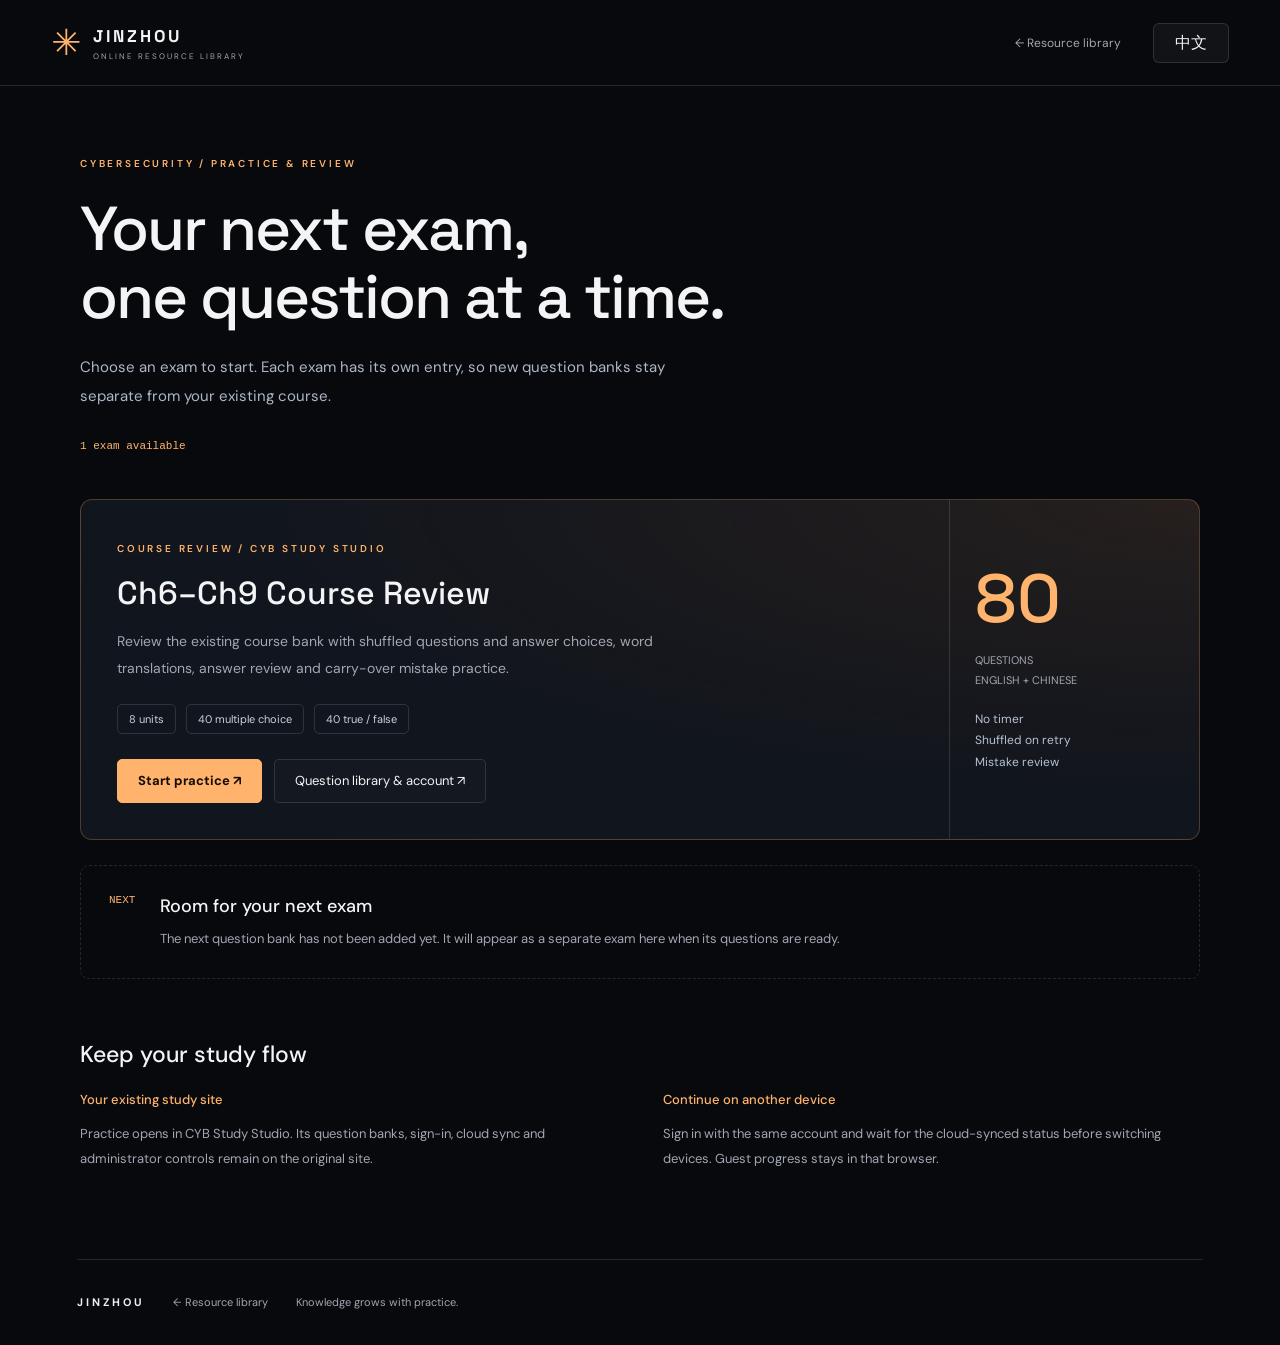
==== cybersecurity/index.html @ 842f5b69 "Add bilingual cybersecurity exam center linking existing CYB Study Studio" ====
<!doctype html><html lang="en"><head><meta charset="utf-8"><meta name="viewport" content="width=device-width,initial-scale=1"><meta name="theme-color" content="#07090d"><title>Cybersecurity Exam Center · Jinzhou</title><link rel="icon" href="../favicon.svg"><link rel="stylesheet" href="../library.css?v=exams1"><link rel="stylesheet" href="exams.css?v=1"><script defer src="exams.js?v=1"></script></head><body>
<header class="site-header"><a class="brand" href="../#cybersecurity"><span class="brand-star" aria-hidden="true">✳</span><span><b data-i18n="brand">JINZHOU</b><small data-i18n="brandSub">ONLINE RESOURCE LIBRARY</small></span></a><a class="back-library" href="../#cybersecurity" data-i18n="back">← Resource library</a><button id="language" class="language-toggle" type="button">中文</button></header>
<main class="shell exam-main"><section class="exam-intro"><p class="eyebrow" data-i18n="eyebrow">CYBERSECURITY / PRACTICE & REVIEW</p><h1 data-i18n="title">Your next exam,<br>one question at a time.</h1><p data-i18n="intro">Choose an exam to start. Each exam has its own entry, so new question banks stay separate from your existing course.</p><span class="exam-count" id="exam-count" aria-live="polite"></span></section>
<div id="exam-list" class="exam-list"></div><p id="load-error" role="alert" hidden></p>
<section class="next-exam"><span class="section-number" data-i18n="nextLabel">NEXT</span><div><h2 data-i18n="nextTitle">Room for your next exam</h2><p data-i18n="nextText">The next question bank has not been added yet. It will appear as a separate exam here when its questions are ready.</p></div></section>
<section class="how-it-works"><h2 data-i18n="howTitle">Keep your study flow</h2><div class="info-grid"><article><b data-i18n="syncTitle">Your existing study site</b><p data-i18n="syncText">Practice opens in CYB Study Studio. Its question banks, sign-in, cloud sync and administrator controls remain on the original site.</p></article><article><b data-i18n="progressTitle">Continue on another device</b><p data-i18n="progressText">Sign in with the same account and wait for the cloud-synced status before switching devices. Guest progress stays in that browser.</p></article></div></section>
</main><footer class="shell"><b data-i18n="brand">JINZHOU</b><a href="../#cybersecurity" data-i18n="back">← Resource library</a><span data-i18n="footer">Knowledge grows with practice.</span></footer></body></html>
---- library.css ----
@import url('https://fonts.googleapis.com/css2?family=DM+Sans:wght@400;500;600;700&family=Space+Grotesk:wght@400;500;600;700&display=swap');
:root{color-scheme:dark;--bg:#07090d;--panel:#101319;--line:#ffffff20;--muted:#a0a7b2;--accent:#ffb36c;font-family:'DM Sans',system-ui,'Microsoft YaHei',sans-serif;color:#f4f4f6;background:var(--bg);scroll-behavior:smooth;scroll-padding-top:100px}*{box-sizing:border-box}body{margin:0}button,input{font:inherit}button,a,input{ -webkit-tap-highlight-color:transparent}button,a{touch-action:manipulation}button{cursor:pointer}a{color:inherit;text-decoration:none}button{color:inherit;background:none;border:1px solid var(--line)}button:hover,a.secondary:hover{border-color:var(--accent);color:var(--accent)}button:disabled{opacity:.35;cursor:default}:focus-visible{outline:2px solid var(--accent);outline-offset:5px}[hidden]{display:none!important}.shell{width:min(1280px,88%);margin-inline:auto}.site-header{height:86px;position:fixed;inset:0 0 auto;z-index:20;display:flex;align-items:center;gap:32px;padding:0 4%;background:#080a0de8;backdrop-filter:blur(18px);border-bottom:1px solid var(--line)}.brand{display:flex;align-items:center;gap:12px}.brand-star{font-size:36px;color:var(--accent)}.brand b{font-family:'Space Grotesk',sans-serif;font-size:17px;letter-spacing:3px}.brand small{display:block;font-size:8px;letter-spacing:2px;color:var(--muted);margin-top:4px}.site-header nav{display:flex;gap:27px;margin-left:auto;font-size:13px}.site-header nav a:hover{color:var(--accent)}.language-toggle{flex-shrink:0;border-radius:6px;min-width:76px;min-height:40px;padding:8px 15px;background:#ffffff0b}.hero{position:relative;min-height:760px;height:94svh;max-height:1100px;isolation:isolate;display:flex;align-items:center;overflow:hidden}.blackhole-scene{position:absolute;inset:0;z-index:-3;background:#000}.blackhole-scene img,.blackhole-scene canvas{position:absolute;width:100%;height:100%;object-fit:cover}.blackhole-scene canvas{opacity:0}.blackhole-scene canvas.ready{opacity:1}.hero:after{content:'';position:absolute;inset:0;z-index:-1;background:linear-gradient(90deg,#020408e8 0%,#020408a0 38%,#02040800 76%),linear-gradient(0deg,#07090d,transparent 28%)}.hero-inner{margin:110px 6% 60px;max-width:760px}.eyebrow{font-size:10px;font-weight:600;letter-spacing:2.8px;color:var(--accent);line-height:1.8}.hero h1{font-family:'Space Grotesk',system-ui,sans-serif;font-size:clamp(42px,5.7vw,82px);font-weight:500;line-height:1.06;letter-spacing:-3.5px;white-space:pre-line;margin:28px 0}.hero-description{color:#ccd0d8;max-width:460px;line-height:1.8;font-size:17px;margin-bottom:35px}.primary,.secondary{display:inline-flex;justify-content:center;align-items:center;min-height:44px;padding:12px 20px;border-radius:5px;font-size:13px}.primary{background:var(--accent);color:#160c05;border:1px solid var(--accent);font-weight:700}.primary:hover{background:#ffd4ab;color:#000}.secondary{border:1px solid var(--line);background:#ffffff04}.hero-bottom{position:absolute;bottom:32px;inset-inline:6%;display:flex;align-items:center;justify-content:space-between;font-size:9px;letter-spacing:2px;color:#b8bac1}.hero-bottom button{padding:8px 12px;border-radius:4px;font-size:11px;letter-spacing:0}.library{padding-block:85px 40px}.library-heading{display:flex;align-items:end;justify-content:space-between;gap:30px;margin-bottom:32px}.library-heading h2{font-family:'Space Grotesk',sans-serif;font-weight:500;font-size:36px;letter-spacing:-1px;margin:10px 0 0}.library-heading>p{font-size:13px;line-height:1.7;color:var(--muted);max-width:270px}.search-form{display:flex;align-items:center;gap:18px;background:#12161e;border:1px solid #ffffff2b;border-radius:8px;padding:12px 20px;box-shadow:0 15px 50px #0005}.search-form>span{font-size:30px;color:var(--accent)}input[type=search]{width:100%;min-width:0;border:0;outline:none;background:transparent;color:#fff;padding:12px 0;font-size:16px}input::placeholder{color:#818b9b}.search-form button{border:0;font-size:12px;color:var(--muted);padding:10px}.category-filters{display:flex;flex-wrap:wrap;gap:9px;margin-top:22px}.category-filters button{padding:9px 15px;border-radius:30px;font-size:12px}.category-filters button[aria-pressed=true]{background:#ffb36c1c;border-color:#ffb36c80;color:var(--accent)}.search-status{color:var(--muted);font-size:12px;margin:24px 0 10px}.resource-section{padding-top:30px;scroll-margin-top:100px}.section-heading{display:flex;align-items:baseline;gap:15px;border-bottom:1px solid var(--line);padding-bottom:16px;margin-bottom:20px}.section-heading h3{font-family:'Space Grotesk',sans-serif;font-size:24px;font-weight:500;margin:0}.section-number{font:11px monospace;color:var(--accent)}.section-count{margin-left:auto;font:11px monospace;color:var(--muted)}.resource-grid{display:grid;grid-template-columns:repeat(2,minmax(0,1fr));gap:18px}.resource-card{position:relative;background:linear-gradient(135deg,#151a23,#0e1117);border:1px solid var(--line);border-radius:8px;padding:28px;overflow:hidden}.resource-card:before{content:'';position:absolute;top:0;left:0;width:65px;height:2px;background:var(--accent)}.resource-card h4{font-family:'Space Grotesk',sans-serif;font-size:22px;font-weight:500;line-height:1.3;margin:12px 0}.resource-card p{font-size:14px;line-height:1.8;color:#b3bbc8}.card-kicker{font:10px monospace;letter-spacing:1.5px;color:var(--accent)}.tags{display:flex;gap:6px;flex-wrap:wrap;margin:20px 0}.tag{font-size:10px;color:#9eaabd;border:1px solid #ffffff15;padding:4px 8px;border-radius:3px}.card-actions{display:flex;flex-wrap:wrap;gap:9px;margin-top:24px}.match-links{display:flex;gap:8px;flex-wrap:wrap;margin:12px 0}.match-links button{font-size:11px;padding:7px;border-radius:4px}.empty-category{padding:20px 24px;border:1px dashed #ffffff20;border-radius:7px;display:flex;align-items:center;gap:20px;color:var(--muted);font-size:13px}.empty-category span{font-size:25px;color:#676d79}.empty-category p{margin:0;line-height:1.7}.empty-search{text-align:center;border:1px dashed var(--line);padding:45px;margin-top:30px}.empty-search>span{font-size:50px;color:var(--accent)}.empty-search p{color:var(--muted)}.music-room{margin-top:35px;border:1px solid var(--line);border-radius:8px}.music-room summary{padding:24px;cursor:pointer;font-size:14px}.music-body{padding:0 24px 24px;font-size:13px;color:var(--muted)}.music-body>label{display:inline-block;background:#ffffff10;border-radius:5px;padding:10px 18px;color:#fff;cursor:pointer}#local-music{position:absolute;width:1px;height:1px;clip-path:inset(50%)}.audio-player{display:flex;align-items:center;flex-wrap:wrap;gap:10px;margin-block:20px}.audio-player button{padding:8px 12px;border-radius:4px}.audio-player input{accent-color:var(--accent)}#audio-seek{flex:1;min-width:100px}#audio-volume{width:80px}#audio-list button{border:0;padding:8px;color:#c4ccd8}#audio-list button[aria-current=true]{color:var(--accent)}footer{display:flex;gap:28px;align-items:center;border-top:1px solid var(--line);margin-top:75px!important;padding-block:35px;color:var(--muted);font-size:11px}footer>div{margin-right:auto}footer b{letter-spacing:3px;color:#eee}footer p{line-height:1.6}dialog{color:#eef1f6;background:#0c1016;border:1px solid #ffffff30;border-radius:12px;padding:0;width:min(1180px,94vw);max-width:94vw;max-height:92svh}dialog::backdrop{background:#000c;backdrop-filter:blur(10px)}.reader-toolbar{position:sticky;top:0;z-index:2;display:flex;align-items:center;justify-content:space-between;gap:20px;padding:22px 30px;background:#10151ff5;border-bottom:1px solid var(--line);backdrop-filter:blur(15px)}.reader-toolbar h2{font:500 21px 'Space Grotesk',sans-serif;margin:5px 0}.reader-toolbar .eyebrow{font-size:8px;margin:0}.reader-actions{display:flex;align-items:center;gap:10px;flex-shrink:0}.close-button{font-size:27px;border:0;min-width:40px;min-height:40px}.reader-body{padding:12px 30px 35px;font-size:14px;line-height:1.8}.reader-note{color:var(--accent);font-size:12px}.document-search{border-block:1px solid var(--line);padding:18px 0;margin:25px 0 15px}.document-search label{font-size:12px;color:var(--muted)}.document-search>div{display:flex;gap:20px}.document-search input{background:#ffffff06;padding:10px;margin-top:6px;border-radius:5px}.lab-table{width:100%;border-collapse:collapse;table-layout:fixed}.lab-table th{text-align:left;color:var(--accent);font-weight:500}.lab-table th:first-child{width:90px}.lab-table th,.lab-table td{padding:17px 15px;border-bottom:1px solid var(--line);vertical-align:top}.lab-table td:first-child{font-family:monospace;color:var(--accent)}.lab-table td:last-child{white-space:pre-wrap;overflow-wrap:anywhere}.lab-table tbody tr:nth-child(odd){background:#ffffff03}#document-count{color:var(--muted);font-size:12px}#art-reader{padding:25px}#art-image{width:100%;max-height:70vh;object-fit:contain}.art-controls{display:flex;justify-content:end;gap:10px}.sr-only,.skip:not(:focus){position:absolute;width:1px;height:1px;overflow:hidden;clip-path:inset(50%)}.skip:focus{position:fixed;top:10px;left:10px;z-index:50;background:#fff;color:#000;padding:15px}body:has(dialog[open]){overflow:hidden}
@media(min-width:1500px){.hero-inner{margin-left:max(6%,calc((100vw - 1280px)/2))}}@media(max-width:1000px){.site-header nav{gap:15px}.brand small{display:none}.site-header{gap:20px}.reader-toolbar{align-items:start;flex-direction:column}.reader-actions{width:100%}.reader-actions .language-toggle{margin-left:auto}}@media(max-width:700px){:root{scroll-padding-top:82px}.site-header{height:74px;padding-inline:6%;justify-content:space-between}.site-header nav{display:none}.brand b{font-size:14px}.brand-star{font-size:28px}.hero{min-height:660px;height:88svh;max-height:850px}.hero h1{font-size:45px;letter-spacing:-2px;line-height:1.1}.hero-inner{margin-top:100px}.hero-description{font-size:15px;max-width:310px}.hero:after{background:linear-gradient(90deg,#020408c9,#02040848),linear-gradient(0deg,#07090d,transparent 65%)}.blackhole-scene img,.blackhole-scene canvas{object-position:60% center}.hero-bottom{font-size:7px;letter-spacing:1px}.library{padding-top:50px}.library-heading{display:block}.library-heading h2{font-size:29px}.library-heading>p{max-width:none}.search-form{padding:8px 12px;gap:10px}.search-form input{font-size:14px}.category-filters{gap:7px}.category-filters button{padding:8px 12px;font-size:11px}.resource-grid{grid-template-columns:1fr}.resource-card{padding:23px}.section-heading h3{font-size:21px}.empty-category{padding:18px}.reader-toolbar{padding:15px;gap:12px}.reader-toolbar h2{font-size:17px}.reader-actions{gap:6px}.reader-actions .secondary{font-size:11px;padding:8px 10px}.reader-actions .language-toggle{min-width:65px;padding:8px}.reader-body{padding:10px 15px 25px;font-size:13px}.lab-table th:first-child{width:50px}.lab-table th,.lab-table td{padding:12px 7px}.document-search>div{gap:7px}.document-search input{font-size:12px}.music-body{padding-inline:18px}.audio-player{gap:8px}footer{flex-wrap:wrap;gap:20px}footer>div{width:100%;margin:0}.eyebrow{font-size:8px;letter-spacing:2px}}@media(prefers-reduced-motion:reduce){:root{scroll-behavior:auto}}.is-still{scroll-behavior:auto}

button,.secondary,.primary{white-space:nowrap}.document-search button{flex-shrink:0}

.floating-play{position:fixed;right:30px;bottom:28px;z-index:25;display:flex;align-items:center;gap:12px;min-height:56px;padding:14px 22px;border:1px solid #ffd6a7a0;border-radius:40px;background:linear-gradient(135deg,#ffbd77,#e77a30);color:#211107;font-weight:700;box-shadow:0 8px 35px #0009,0 0 25px #ff9e3a30;transition:box-shadow .2s,transform .2s}.floating-play:hover{color:#110800;border-color:#fff0dc;box-shadow:0 8px 35px #0009,0 0 32px #ff9e3a70;transform:translateY(-2px)}.floating-play.is-playing{background:linear-gradient(135deg,#1d222d,#0b0e15);color:#ffc18b;border-color:#ffae6870}.floating-play:disabled{opacity:.45}#floating-play-icon{font-size:19px;width:22px;text-align:center}#floating-play-label{font-size:13px}@media(max-width:767px),(hover:none) and (pointer:coarse){.floating-play{display:none}}@media(prefers-reduced-motion:reduce){.floating-play{transition:none}}
---- cybersecurity/exams.css ----
.exam-main{padding-top:145px;max-width:1120px}.back-library{margin-left:auto;font-size:12px;color:var(--muted)}.exam-intro{position:relative;max-width:780px;margin-bottom:45px}.exam-intro h1{font:500 clamp(36px,5vw,62px)/1.1 'Space Grotesk',system-ui,sans-serif;letter-spacing:-2px;white-space:pre-line;margin:22px 0}.exam-intro>p:not(.eyebrow){max-width:600px;color:#adb7c6;font-size:15px;line-height:1.9}.exam-count{display:inline-block;margin-top:15px;color:var(--accent);font:11px monospace}.exam-list{display:grid;gap:22px}.exam-card{border:1px solid #ffb36c40;border-radius:12px;overflow:hidden;display:grid;grid-template-columns:1fr 250px;background:radial-gradient(ellipse at 100% 0%,#a05c2225,transparent 60%),#11151d}.exam-content{padding:36px}.exam-content h2{font:500 32px 'Space Grotesk',sans-serif;margin:15px 0}.exam-content>p{color:var(--muted);font-size:14px;line-height:1.9;max-width:580px}.exam-stats{display:flex;flex-wrap:wrap;gap:10px;margin:22px 0}.exam-stats span{border:1px solid var(--line);border-radius:5px;padding:7px 11px;font-size:11px;color:#c9d2e0}.exam-actions{display:flex;gap:12px;flex-wrap:wrap;margin-top:25px}.exam-aside{padding:35px 25px;border-left:1px solid var(--line);display:flex;justify-content:center;flex-direction:column;gap:18px}.exam-aside strong{color:var(--accent);font:500 68px 'Space Grotesk',sans-serif;line-height:1}.exam-aside small{color:var(--muted);font-size:11px;line-height:1.8}.exam-aside p{margin:0;color:#b5c0d1;font-size:12px;line-height:1.8}.next-exam{display:flex;align-items:start;gap:25px;border:1px dashed var(--line);border-radius:9px;padding:28px;margin-top:25px}.next-exam h2{font-size:18px;font-weight:500;margin:0 0 9px}.next-exam p{font-size:13px;color:var(--muted);line-height:1.8;margin:0}.how-it-works{margin-top:60px}.how-it-works h2{font-size:23px;font-weight:500}.info-grid{display:grid;grid-template-columns:1fr 1fr;gap:45px}.info-grid b{font-size:13px;font-weight:500;color:var(--accent)}.info-grid p{font-size:13px;line-height:1.9;color:var(--muted)}@media(max-width:700px){.exam-main{padding-top:110px}.back-library{display:none}.exam-intro h1{letter-spacing:-1px}.exam-card{grid-template-columns:1fr}.exam-content{padding:24px}.exam-content h2{font-size:27px}.exam-aside{border-left:0;border-top:1px solid var(--line);padding:22px 24px;flex-direction:row;align-items:center;justify-content:start}.exam-aside strong{font-size:44px}.exam-aside small{max-width:90px}.exam-aside p{margin-left:auto;max-width:140px;font-size:11px}.info-grid{grid-template-columns:1fr;gap:15px}.next-exam{gap:15px;padding:22px}.next-exam .section-number{font-size:9px}}
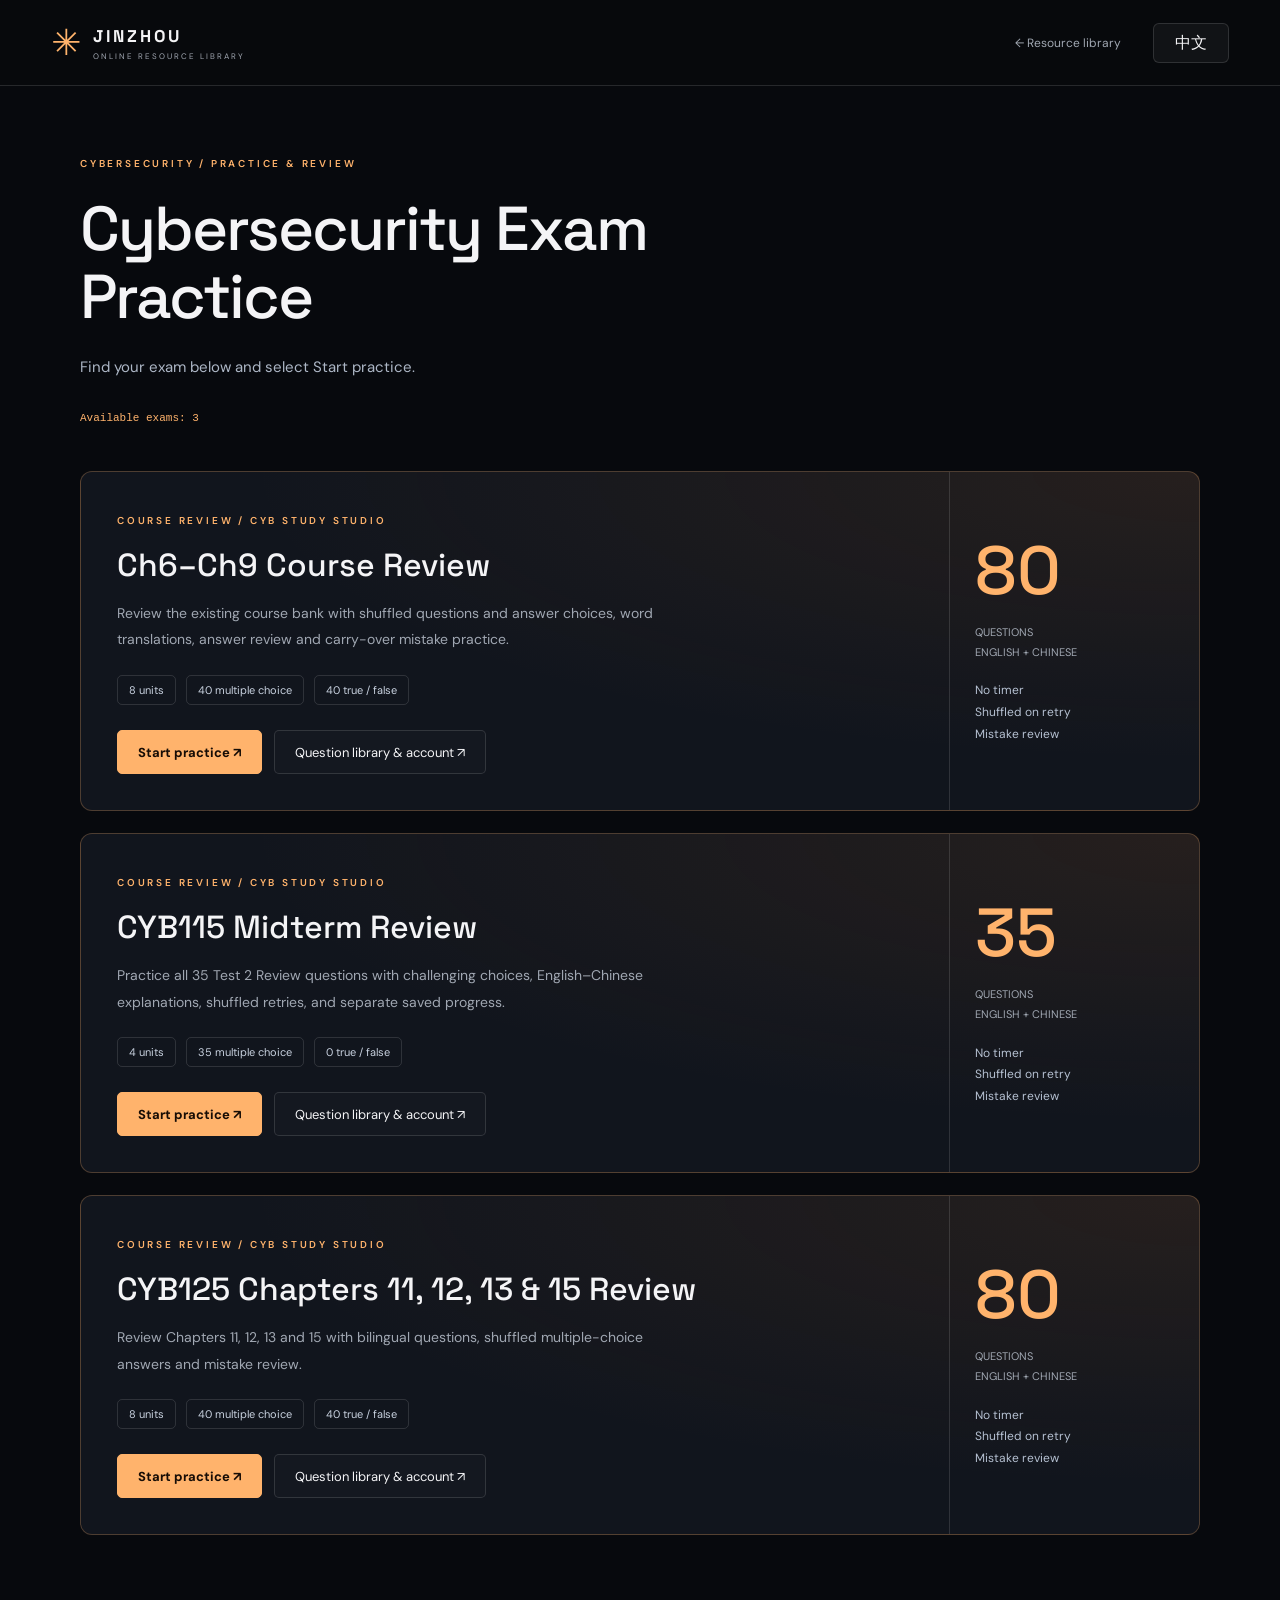
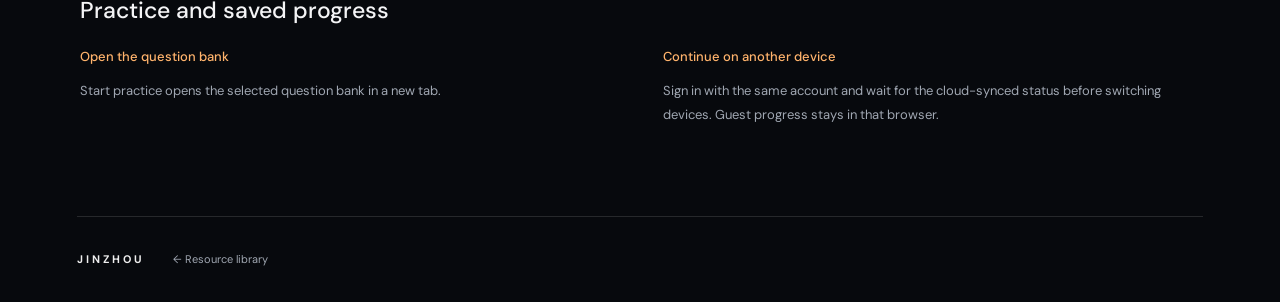
==== commit 9dc25924: "Remove decorative copy from exam center" ====
--- a/cybersecurity/index.html
+++ b/cybersecurity/index.html
@@ -1,7 +1,6 @@
-<!doctype html><html lang="en"><head><meta charset="utf-8"><meta name="viewport" content="width=device-width,initial-scale=1"><meta name="theme-color" content="#07090d"><title>Cybersecurity Exam Center · Jinzhou</title><link rel="icon" href="../favicon.svg"><link rel="stylesheet" href="../library.css?v=exams1"><link rel="stylesheet" href="exams.css?v=1"><script defer src="exams.js?v=1"></script></head><body>
+<!doctype html><html lang="en"><head><meta charset="utf-8"><meta name="viewport" content="width=device-width,initial-scale=1"><meta name="theme-color" content="#07090d"><title>Cybersecurity Exam Center · Jinzhou</title><link rel="icon" href="../favicon.svg"><link rel="stylesheet" href="../library.css?v=exams1"><link rel="stylesheet" href="exams.css?v=1"><script defer src="exams.js?v=2"></script></head><body>
 <header class="site-header"><a class="brand" href="../#cybersecurity"><span class="brand-star" aria-hidden="true">✳</span><span><b data-i18n="brand">JINZHOU</b><small data-i18n="brandSub">ONLINE RESOURCE LIBRARY</small></span></a><a class="back-library" href="../#cybersecurity" data-i18n="back">← Resource library</a><button id="language" class="language-toggle" type="button">中文</button></header>
-<main class="shell exam-main"><section class="exam-intro"><p class="eyebrow" data-i18n="eyebrow">CYBERSECURITY / PRACTICE & REVIEW</p><h1 data-i18n="title">Your next exam,<br>one question at a time.</h1><p data-i18n="intro">Choose an exam to start. Each exam has its own entry, so new question banks stay separate from your existing course.</p><span class="exam-count" id="exam-count" aria-live="polite"></span></section>
+<main class="shell exam-main"><section class="exam-intro"><p class="eyebrow" data-i18n="eyebrow">CYBERSECURITY / PRACTICE & REVIEW</p><h1 data-i18n="title">Cybersecurity Exam Practice</h1><p data-i18n="intro">Find your exam below and select Start practice.</p><span class="exam-count" id="exam-count" aria-live="polite"></span></section>
 <div id="exam-list" class="exam-list"></div><p id="load-error" role="alert" hidden></p>
-<section class="next-exam"><span class="section-number" data-i18n="nextLabel">NEXT</span><div><h2 data-i18n="nextTitle">Room for your next exam</h2><p data-i18n="nextText">The next question bank has not been added yet. It will appear as a separate exam here when its questions are ready.</p></div></section>
-<section class="how-it-works"><h2 data-i18n="howTitle">Keep your study flow</h2><div class="info-grid"><article><b data-i18n="syncTitle">Your existing study site</b><p data-i18n="syncText">Practice opens in CYB Study Studio. Its question banks, sign-in, cloud sync and administrator controls remain on the original site.</p></article><article><b data-i18n="progressTitle">Continue on another device</b><p data-i18n="progressText">Sign in with the same account and wait for the cloud-synced status before switching devices. Guest progress stays in that browser.</p></article></div></section>
-</main><footer class="shell"><b data-i18n="brand">JINZHOU</b><a href="../#cybersecurity" data-i18n="back">← Resource library</a><span data-i18n="footer">Knowledge grows with practice.</span></footer></body></html>
+<section class="how-it-works"><h2 data-i18n="howTitle">Practice and saved progress</h2><div class="info-grid"><article><b data-i18n="syncTitle">Open the question bank</b><p data-i18n="syncText">Start practice opens the selected question bank in a new tab.</p></article><article><b data-i18n="progressTitle">Continue on another device</b><p data-i18n="progressText">Sign in with the same account and wait for the cloud-synced status before switching devices. Guest progress stays in that browser.</p></article></div></section>
+</main><footer class="shell"><b data-i18n="brand">JINZHOU</b><a href="../#cybersecurity" data-i18n="back">← Resource library</a></footer></body></html>
--- a/library.css
+++ b/library.css
@@ -2,6 +2,33 @@
 :root{color-scheme:dark;--bg:#07090d;--panel:#101319;--line:#ffffff20;--muted:#a0a7b2;--accent:#ffb36c;font-family:'DM Sans',system-ui,'Microsoft YaHei',sans-serif;color:#f4f4f6;background:var(--bg);scroll-behavior:smooth;scroll-padding-top:100px}*{box-sizing:border-box}body{margin:0}button,input{font:inherit}button,a,input{ -webkit-tap-highlight-color:transparent}button,a{touch-action:manipulation}button{cursor:pointer}a{color:inherit;text-decoration:none}button{color:inherit;background:none;border:1px solid var(--line)}button:hover,a.secondary:hover{border-color:var(--accent);color:var(--accent)}button:disabled{opacity:.35;cursor:default}:focus-visible{outline:2px solid var(--accent);outline-offset:5px}[hidden]{display:none!important}.shell{width:min(1280px,88%);margin-inline:auto}.site-header{height:86px;position:fixed;inset:0 0 auto;z-index:20;display:flex;align-items:center;gap:32px;padding:0 4%;background:#080a0de8;backdrop-filter:blur(18px);border-bottom:1px solid var(--line)}.brand{display:flex;align-items:center;gap:12px}.brand-star{font-size:36px;color:var(--accent)}.brand b{font-family:'Space Grotesk',sans-serif;font-size:17px;letter-spacing:3px}.brand small{display:block;font-size:8px;letter-spacing:2px;color:var(--muted);margin-top:4px}.site-header nav{display:flex;gap:27px;margin-left:auto;font-size:13px}.site-header nav a:hover{color:var(--accent)}.language-toggle{flex-shrink:0;border-radius:6px;min-width:76px;min-height:40px;padding:8px 15px;background:#ffffff0b}.hero{position:relative;min-height:760px;height:94svh;max-height:1100px;isolation:isolate;display:flex;align-items:center;overflow:hidden}.blackhole-scene{position:absolute;inset:0;z-index:-3;background:#000}.blackhole-scene img,.blackhole-scene canvas{position:absolute;width:100%;height:100%;object-fit:cover}.blackhole-scene canvas{opacity:0}.blackhole-scene canvas.ready{opacity:1}.hero:after{content:'';position:absolute;inset:0;z-index:-1;background:linear-gradient(90deg,#020408e8 0%,#020408a0 38%,#02040800 76%),linear-gradient(0deg,#07090d,transparent 28%)}.hero-inner{margin:110px 6% 60px;max-width:760px}.eyebrow{font-size:10px;font-weight:600;letter-spacing:2.8px;color:var(--accent);line-height:1.8}.hero h1{font-family:'Space Grotesk',system-ui,sans-serif;font-size:clamp(42px,5.7vw,82px);font-weight:500;line-height:1.06;letter-spacing:-3.5px;white-space:pre-line;margin:28px 0}.hero-description{color:#ccd0d8;max-width:460px;line-height:1.8;font-size:17px;margin-bottom:35px}.primary,.secondary{display:inline-flex;justify-content:center;align-items:center;min-height:44px;padding:12px 20px;border-radius:5px;font-size:13px}.primary{background:var(--accent);color:#160c05;border:1px solid var(--accent);font-weight:700}.primary:hover{background:#ffd4ab;color:#000}.secondary{border:1px solid var(--line);background:#ffffff04}.hero-bottom{position:absolute;bottom:32px;inset-inline:6%;display:flex;align-items:center;justify-content:space-between;font-size:9px;letter-spacing:2px;color:#b8bac1}.hero-bottom button{padding:8px 12px;border-radius:4px;font-size:11px;letter-spacing:0}.library{padding-block:85px 40px}.library-heading{display:flex;align-items:end;justify-content:space-between;gap:30px;margin-bottom:32px}.library-heading h2{font-family:'Space Grotesk',sans-serif;font-weight:500;font-size:36px;letter-spacing:-1px;margin:10px 0 0}.library-heading>p{font-size:13px;line-height:1.7;color:var(--muted);max-width:270px}.search-form{display:flex;align-items:center;gap:18px;background:#12161e;border:1px solid #ffffff2b;border-radius:8px;padding:12px 20px;box-shadow:0 15px 50px #0005}.search-form>span{font-size:30px;color:var(--accent)}input[type=search]{width:100%;min-width:0;border:0;outline:none;background:transparent;color:#fff;padding:12px 0;font-size:16px}input::placeholder{color:#818b9b}.search-form button{border:0;font-size:12px;color:var(--muted);padding:10px}.category-filters{display:flex;flex-wrap:wrap;gap:9px;margin-top:22px}.category-filters button{padding:9px 15px;border-radius:30px;font-size:12px}.category-filters button[aria-pressed=true]{background:#ffb36c1c;border-color:#ffb36c80;color:var(--accent)}.search-status{color:var(--muted);font-size:12px;margin:24px 0 10px}.resource-section{padding-top:30px;scroll-margin-top:100px}.section-heading{display:flex;align-items:baseline;gap:15px;border-bottom:1px solid var(--line);padding-bottom:16px;margin-bottom:20px}.section-heading h3{font-family:'Space Grotesk',sans-serif;font-size:24px;font-weight:500;margin:0}.section-number{font:11px monospace;color:var(--accent)}.section-count{margin-left:auto;font:11px monospace;color:var(--muted)}.resource-grid{display:grid;grid-template-columns:repeat(2,minmax(0,1fr));gap:18px}.resource-card{position:relative;background:linear-gradient(135deg,#151a23,#0e1117);border:1px solid var(--line);border-radius:8px;padding:28px;overflow:hidden}.resource-card:before{content:'';position:absolute;top:0;left:0;width:65px;height:2px;background:var(--accent)}.resource-card h4{font-family:'Space Grotesk',sans-serif;font-size:22px;font-weight:500;line-height:1.3;margin:12px 0}.resource-card p{font-size:14px;line-height:1.8;color:#b3bbc8}.card-kicker{font:10px monospace;letter-spacing:1.5px;color:var(--accent)}.tags{display:flex;gap:6px;flex-wrap:wrap;margin:20px 0}.tag{font-size:10px;color:#9eaabd;border:1px solid #ffffff15;padding:4px 8px;border-radius:3px}.card-actions{display:flex;flex-wrap:wrap;gap:9px;margin-top:24px}.match-links{display:flex;gap:8px;flex-wrap:wrap;margin:12px 0}.match-links button{font-size:11px;padding:7px;border-radius:4px}.empty-category{padding:20px 24px;border:1px dashed #ffffff20;border-radius:7px;display:flex;align-items:center;gap:20px;color:var(--muted);font-size:13px}.empty-category span{font-size:25px;color:#676d79}.empty-category p{margin:0;line-height:1.7}.empty-search{text-align:center;border:1px dashed var(--line);padding:45px;margin-top:30px}.empty-search>span{font-size:50px;color:var(--accent)}.empty-search p{color:var(--muted)}.music-room{margin-top:35px;border:1px solid var(--line);border-radius:8px}.music-room summary{padding:24px;cursor:pointer;font-size:14px}.music-body{padding:0 24px 24px;font-size:13px;color:var(--muted)}.music-body>label{display:inline-block;background:#ffffff10;border-radius:5px;padding:10px 18px;color:#fff;cursor:pointer}#local-music{position:absolute;width:1px;height:1px;clip-path:inset(50%)}.audio-player{display:flex;align-items:center;flex-wrap:wrap;gap:10px;margin-block:20px}.audio-player button{padding:8px 12px;border-radius:4px}.audio-player input{accent-color:var(--accent)}#audio-seek{flex:1;min-width:100px}#audio-volume{width:80px}#audio-list button{border:0;padding:8px;color:#c4ccd8}#audio-list button[aria-current=true]{color:var(--accent)}footer{display:flex;gap:28px;align-items:center;border-top:1px solid var(--line);margin-top:75px!important;padding-block:35px;color:var(--muted);font-size:11px}footer>div{margin-right:auto}footer b{letter-spacing:3px;color:#eee}footer p{line-height:1.6}dialog{color:#eef1f6;background:#0c1016;border:1px solid #ffffff30;border-radius:12px;padding:0;width:min(1180px,94vw);max-width:94vw;max-height:92svh}dialog::backdrop{background:#000c;backdrop-filter:blur(10px)}.reader-toolbar{position:sticky;top:0;z-index:2;display:flex;align-items:center;justify-content:space-between;gap:20px;padding:22px 30px;background:#10151ff5;border-bottom:1px solid var(--line);backdrop-filter:blur(15px)}.reader-toolbar h2{font:500 21px 'Space Grotesk',sans-serif;margin:5px 0}.reader-toolbar .eyebrow{font-size:8px;margin:0}.reader-actions{display:flex;align-items:center;gap:10px;flex-shrink:0}.close-button{font-size:27px;border:0;min-width:40px;min-height:40px}.reader-body{padding:12px 30px 35px;font-size:14px;line-height:1.8}.reader-note{color:var(--accent);font-size:12px}.document-search{border-block:1px solid var(--line);padding:18px 0;margin:25px 0 15px}.document-search label{font-size:12px;color:var(--muted)}.document-search>div{display:flex;gap:20px}.document-search input{background:#ffffff06;padding:10px;margin-top:6px;border-radius:5px}.lab-table{width:100%;border-collapse:collapse;table-layout:fixed}.lab-table th{text-align:left;color:var(--accent);font-weight:500}.lab-table th:first-child{width:90px}.lab-table th,.lab-table td{padding:17px 15px;border-bottom:1px solid var(--line);vertical-align:top}.lab-table td:first-child{font-family:monospace;color:var(--accent)}.lab-table td:last-child{white-space:pre-wrap;overflow-wrap:anywhere}.lab-table tbody tr:nth-child(odd){background:#ffffff03}#document-count{color:var(--muted);font-size:12px}#art-reader{padding:25px}#art-image{width:100%;max-height:70vh;object-fit:contain}.art-controls{display:flex;justify-content:end;gap:10px}.sr-only,.skip:not(:focus){position:absolute;width:1px;height:1px;overflow:hidden;clip-path:inset(50%)}.skip:focus{position:fixed;top:10px;left:10px;z-index:50;background:#fff;color:#000;padding:15px}body:has(dialog[open]){overflow:hidden}
 @media(min-width:1500px){.hero-inner{margin-left:max(6%,calc((100vw - 1280px)/2))}}@media(max-width:1000px){.site-header nav{gap:15px}.brand small{display:none}.site-header{gap:20px}.reader-toolbar{align-items:start;flex-direction:column}.reader-actions{width:100%}.reader-actions .language-toggle{margin-left:auto}}@media(max-width:700px){:root{scroll-padding-top:82px}.site-header{height:74px;padding-inline:6%;justify-content:space-between}.site-header nav{display:none}.brand b{font-size:14px}.brand-star{font-size:28px}.hero{min-height:660px;height:88svh;max-height:850px}.hero h1{font-size:45px;letter-spacing:-2px;line-height:1.1}.hero-inner{margin-top:100px}.hero-description{font-size:15px;max-width:310px}.hero:after{background:linear-gradient(90deg,#020408c9,#02040848),linear-gradient(0deg,#07090d,transparent 65%)}.blackhole-scene img,.blackhole-scene canvas{object-position:60% center}.hero-bottom{font-size:7px;letter-spacing:1px}.library{padding-top:50px}.library-heading{display:block}.library-heading h2{font-size:29px}.library-heading>p{max-width:none}.search-form{padding:8px 12px;gap:10px}.search-form input{font-size:14px}.category-filters{gap:7px}.category-filters button{padding:8px 12px;font-size:11px}.resource-grid{grid-template-columns:1fr}.resource-card{padding:23px}.section-heading h3{font-size:21px}.empty-category{padding:18px}.reader-toolbar{padding:15px;gap:12px}.reader-toolbar h2{font-size:17px}.reader-actions{gap:6px}.reader-actions .secondary{font-size:11px;padding:8px 10px}.reader-actions .language-toggle{min-width:65px;padding:8px}.reader-body{padding:10px 15px 25px;font-size:13px}.lab-table th:first-child{width:50px}.lab-table th,.lab-table td{padding:12px 7px}.document-search>div{gap:7px}.document-search input{font-size:12px}.music-body{padding-inline:18px}.audio-player{gap:8px}footer{flex-wrap:wrap;gap:20px}footer>div{width:100%;margin:0}.eyebrow{font-size:8px;letter-spacing:2px}}@media(prefers-reduced-motion:reduce){:root{scroll-behavior:auto}}.is-still{scroll-behavior:auto}
 
-button,.secondary,.primary{white-space:nowrap}.document-search button{flex-shrink:0}
-
-.floating-play{position:fixed;right:30px;bottom:28px;z-index:25;display:flex;align-items:center;gap:12px;min-height:56px;padding:14px 22px;border:1px solid #ffd6a7a0;border-radius:40px;background:linear-gradient(135deg,#ffbd77,#e77a30);color:#211107;font-weight:700;box-shadow:0 8px 35px #0009,0 0 25px #ff9e3a30;transition:box-shadow .2s,transform .2s}.floating-play:hover{color:#110800;border-color:#fff0dc;box-shadow:0 8px 35px #0009,0 0 32px #ff9e3a70;transform:translateY(-2px)}.floating-play.is-playing{background:linear-gradient(135deg,#1d222d,#0b0e15);color:#ffc18b;border-color:#ffae6870}.floating-play:disabled{opacity:.45}#floating-play-icon{font-size:19px;width:22px;text-align:center}#floating-play-label{font-size:13px}@media(max-width:767px),(hover:none) and (pointer:coarse){.floating-play{display:none}}@media(prefers-reduced-motion:reduce){.floating-play{transition:none}}
+button,.secondary,.primary{white-space:nowrap}.document-search button{flex-shrink:0}
+
+.floating-play{position:fixed;right:30px;bottom:28px;z-index:25;display:flex;align-items:center;gap:12px;min-height:56px;padding:14px 22px;border:1px solid #ffd6a7a0;border-radius:40px;background:linear-gradient(135deg,#ffbd77,#e77a30);color:#211107;font-weight:700;box-shadow:0 8px 35px #0009,0 0 25px #ff9e3a30;transition:box-shadow .2s,transform .2s}.floating-play:hover{color:#110800;border-color:#fff0dc;box-shadow:0 8px 35px #0009,0 0 32px #ff9e3a70;transform:translateY(-2px)}.floating-play.is-playing{background:linear-gradient(135deg,#1d222d,#0b0e15);color:#ffc18b;border-color:#ffae6870}.floating-play:disabled{opacity:.45}#floating-play-icon{font-size:19px;width:22px;text-align:center}#floating-play-label{font-size:13px}@media(max-width:767px),(hover:none) and (pointer:coarse){.floating-play{display:none}}@media(prefers-reduced-motion:reduce){.floating-play{transition:none}}
+
+/* --- multi-document reader (Lab 23 起) --- */
+.doc-sections{padding-top:4px}
+.doc-section{border-top:1px solid var(--line);padding:22px 0 4px}
+.doc-section:first-child{border-top:0;padding-top:0}
+.doc-section-head{display:flex;gap:14px;align-items:baseline;margin-bottom:14px}
+.doc-section-id{font-family:monospace;color:var(--accent);font-size:13px;letter-spacing:.04em}
+.doc-section h3{margin:0;font-size:18px;font-weight:600;line-height:1.35}
+.doc-paragraph{margin:0 0 14px;max-width:78ch;overflow-wrap:anywhere}
+.doc-figure{margin:0 0 18px}
+.doc-figure img{display:block;width:100%;max-width:960px;height:auto;border:1px solid var(--line);border-radius:8px;background:#000}
+.lab-table[hidden],.doc-sections[hidden]{display:none}
+@media(max-width:680px){.doc-section h3{font-size:16px}.doc-section-id{font-size:12px}.doc-paragraph{max-width:none}.doc-figure img{border-radius:6px}}
+
+/* 小屏阅读器：动作按钮换行，避免 4 个控件把对话框撑出视口 */
+@media(max-width:680px){
+  #document-reader{width:100vw;max-width:100vw;border-radius:0}
+  .reader-toolbar{padding:12px 14px}
+  .reader-actions{flex-wrap:wrap}
+  .reader-actions .secondary{flex:1 1 46%;text-align:center}
+  .reader-actions .language-toggle{flex:1 1 auto;margin-left:0}
+  .reader-body{overflow-x:hidden}
+  .doc-section-head{flex-wrap:wrap;gap:8px}
+  .doc-section h3{flex:1 1 100%}
+}
+
+.card-warning{color:var(--accent);font-size:12px;margin:10px 0 0;line-height:1.6}
